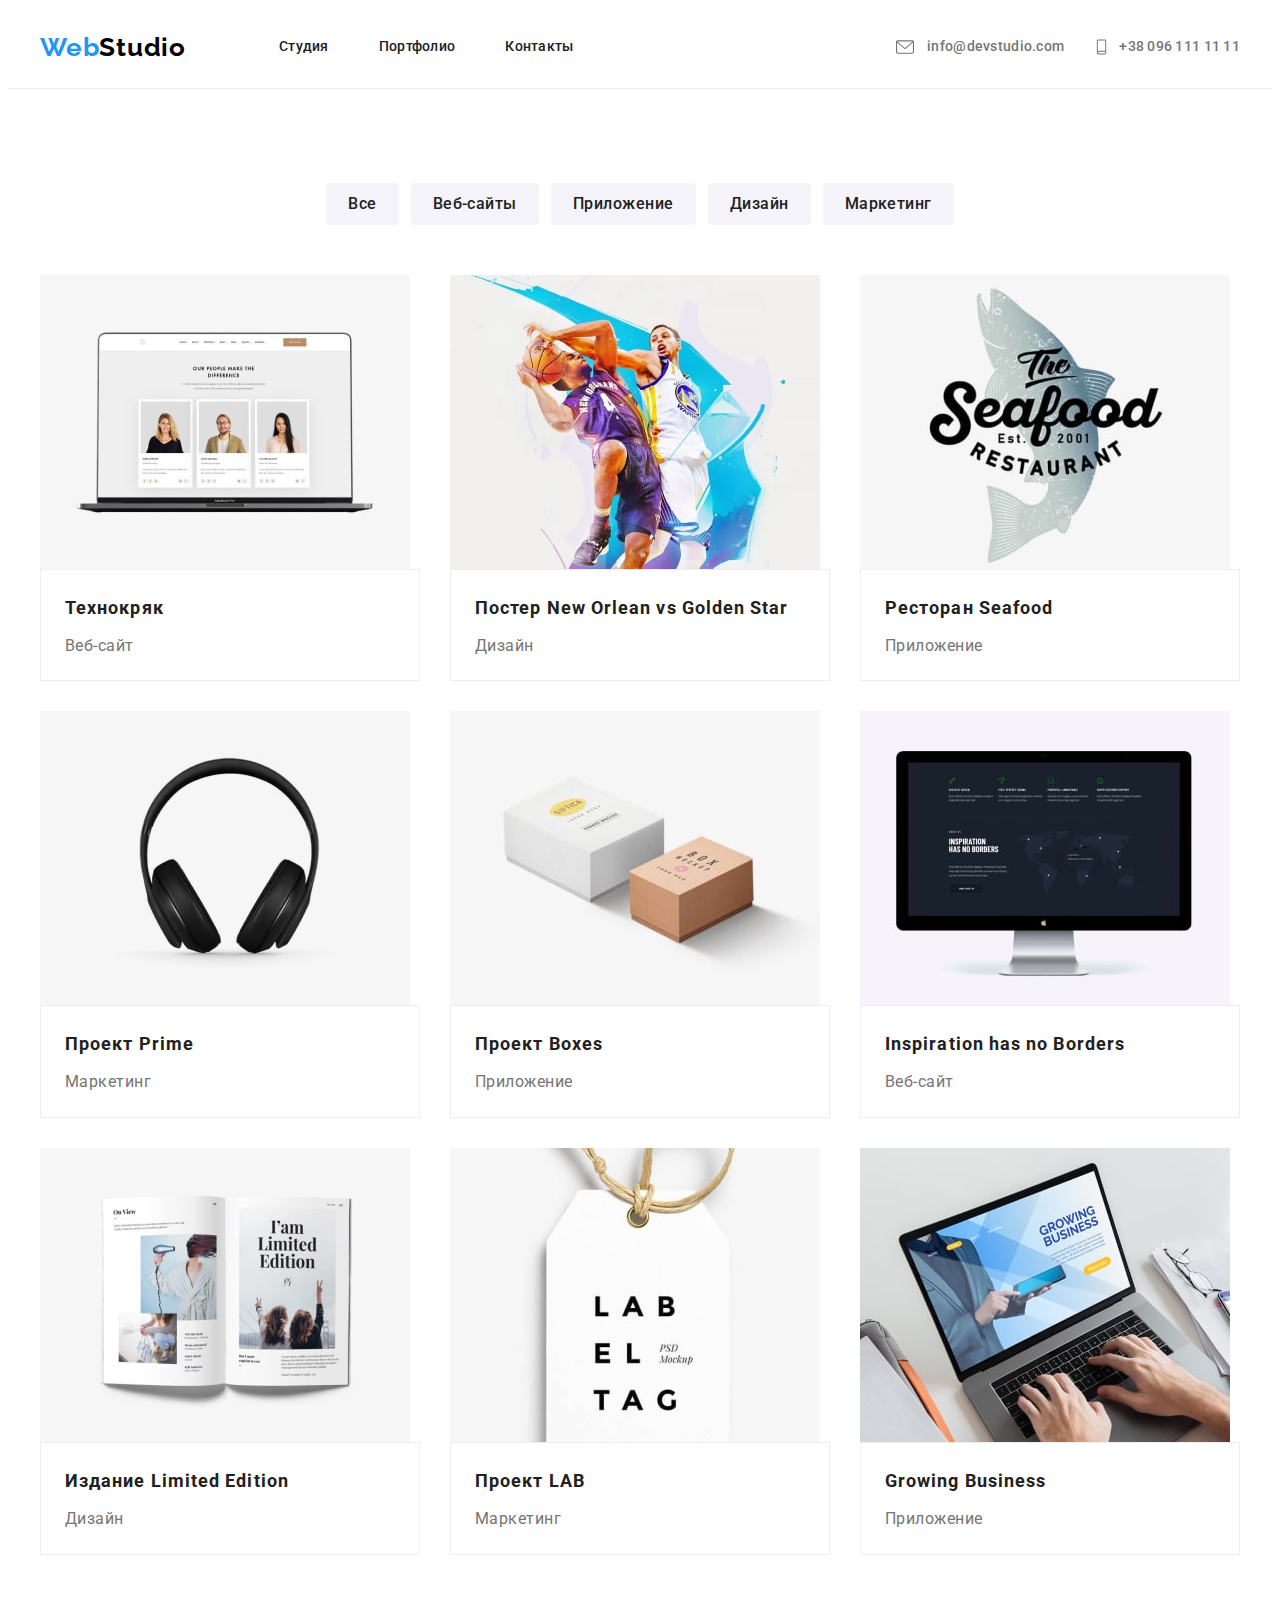
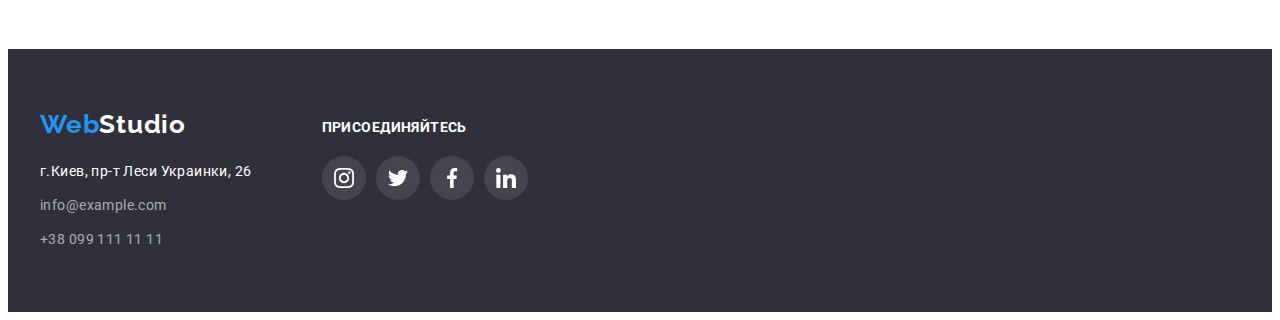
==== portfolio.html @ 80ca1c9b "start" ====
<!DOCTYPE html>
<html lang="ru">
  <head>
    <meta charset="UTF-8" />
    <meta http-equiv="X-UA-Compatible" content="IE=edge" />
    <meta name="viewport" content="width=device-width, initial-scale=1.0" />
    <link rel="preconnect" href="https://fonts.googleapis.com" />
    <link rel="preconnect" href="https://fonts.gstatic.com" crossorigin />
    <link
      href="https://fonts.googleapis.com/css2?family=Raleway:wght@700&family=Roboto:wght@400;500;700;900&display=swap"
      rel="stylesheet"
    />
    <link
      rel="stylesheet"
      href="https://cdnjs.cloudflare.com/ajax/libs/modern-normalize/1.1.0/modern-normalize.min.css"
      integrity="sha512-wpPYUAdjBVSE4KJnH1VR1HeZfpl1ub8YT/NKx4PuQ5NmX2tKuGu6U/JRp5y+Y8XG2tV+wKQpNHVUX03MfMFn9Q=="
      crossorigin="anonymous"
      referrerpolicy="no-referrer"
    />
    <link rel="stylesheet" href="./styles/portfolio.css" />
    <title>Портфолио</title>
  </head>
  <body>
    <!--header-->
    <header class="header">
      <div class="container">
        <a class="header-logo link" href="./index.html"
          >Web<span class="header-logo-head">Studio</span></a
        >
        <!--menu nav-->
        <nav class="header-nav">
          <ul class="header-nav-list list">
            <li>
              <a class="header-nav-list-st link" href="./index.html">Студия</a>
            </li>
            <li>
              <a class="header-nav-list-port link" href="./portfolio.html"
                >Портфолио</a
              >
            </li>
            <li>
              <a class="header-nav-list-cont link" href="#contaсts">Контакты</a>
            </li>
          </ul>
        </nav>
        <ul class="header-contaсt list">
          <li class="header-contaсt-item">
            <a class="header-contaсt-mail link" href="info@devstudio.com"
              ><svg class="header-contaсt-mail-icon" width="24" height="18">
                <use href="./img/icons.svg#icon-envelope"></use></svg
              >info@devstudio.com</a
            >
          </li>
          <li class="header-contaсt-item">
            <a class="header-contaсt-tel link" href="+380961111111">
              <svg class="header-contaсt-tel-icon" width="15" height="24">
                <use href="./img/icons.svg#icon-smartphone"></use></svg
              >+38 096 111 11 11</a
            >
          </li>
        </ul>
      </div>
    </header>
    <main>
      <section class="portfolio-menu">
        <div class="container">
          <ul class="menu-list list">
            <li class="menu-list-title link">
              <button class="menu-list-button" type="button">Все</button>
            </li>
            <li class="menu-list-title">
              <button class="menu-list-button" type="button">Веб-сайты</button>
            </li>
            <li class="menu-list-title">
              <button class="menu-list-button" type="button">Приложение</button>
            </li>
            <li class="menu-list-title">
              <button class="menu-list-button" type="button">Дизайн</button>
            </li>
            <li class="menu-list-title">
              <button class="menu-list-button" type="button">Маркетинг</button>
            </li>
          </ul>
          <ul class="portfolio-list list">
            <li class="portfolio-item">
              <img src="img/portfolio/port1-min.jpg" alt="Технокряк" />
              <div class="portfolio-list-description">
                <h3 class="portfolio-list-header">Технокряк</h3>
                <p class="portfolio-list-paragraph">Веб-сайт</p>
              </div>
            </li>
            <li class="portfolio-item">
              <img
                src="img/portfolio/port2-min.jpg"
                alt="Постер New Orlean vs Golden Star"
              />
              <div class="portfolio-list-description">
                <h3 class="portfolio-list-header">
                  Постер New Orlean vs Golden Star
                </h3>
                <p class="portfolio-list-paragraph">Дизайн</p>
              </div>
            </li>
            <li class="portfolio-item">
              <img src="img/portfolio/port3-min.jpg" alt="Ресторан Seafood" />
              <div class="portfolio-list-description">
                <h3 class="portfolio-list-header">Ресторан Seafood</h3>
                <p class="portfolio-list-paragraph">Приложение</p>
              </div>
            </li>
            <li class="portfolio-item">
              <img src="img/portfolio/port4-min.jpg" alt="Проект Prime" />
              <div class="portfolio-list-description">
                <h3 class="portfolio-list-header">Проект Prime</h3>
                <p class="portfolio-list-paragraph">Маркетинг</p>
              </div>
            </li>
            <li class="portfolio-item">
              <img src="img/portfolio/port5-min.jpg" alt="Проект Boxes" />
              <div class="portfolio-list-description">
                <h3 class="portfolio-list-header">Проект Boxes</h3>
                <p class="portfolio-list-paragraph">Приложение</p>
              </div>
            </li>
            <li class="portfolio-item">
              <img
                src="img/portfolio/port6-min.jpg"
                alt="Inspiration has no Borders"
              />
              <div class="portfolio-list-description">
                <h3 class="portfolio-list-header" lang="en">
                  Inspiration has no Borders
                </h3>
                <p class="portfolio-list-paragraph">Веб-сайт</p>
              </div>
            </li>
            <li class="portfolio-item">
              <img
                src="img/portfolio/port7-min.jpg"
                alt="Издание Limited Edition"
              />
              <div class="portfolio-list-description">
                <h3 class="portfolio-list-header">Издание Limited Edition</h3>

                <p class="portfolio-list-paragraph">Дизайн</p>
              </div>
            </li>
            <li class="portfolio-item">
              <img src="img/portfolio/port8-min.jpg" alt="Проект LAB" />
              <div class="portfolio-list-description">
                <h3 class="portfolio-list-header">Проект LAB</h3>
                <p class="portfolio-list-paragraph">Маркетинг</p>
              </div>
            </li>
            <li class="portfolio-item">
              <img src="img/portfolio/port9-min.jpg" alt="Growing Business" />
              <div class="portfolio-list-description">
                <h3 class="portfolio-list-header" lang="en">
                  Growing Business
                </h3>
                <p class="portfolio-list-paragraph">Приложение</p>
              </div>
            </li>
          </ul>
        </div>
      </section>
    </main>
    <!--footer-->
    <footer class="footer" id="contaсts">
      <div class="container">
        <a class="footer-logo link" href="./index.html"
          >Web<span class="footer-logo-head">Studio</span></a
        >
        <div class="footer-cont-soc">
          <address class="footer-contakts">
            <ul class="footer-contakts-list list">
              <li class="footer-contakts-list-title">
                <a class="footer-contakts-address link" href=""
                  >г.Киев, пр-т Леси Украинки, 26</a
                >
              </li>
              <li class="footer-contakts-list-title">
                <a class="footer-contakts-mail link" href="info@example.com"
                  >info@example.com</a
                >
              </li>
              <li class="footer-contakts-list-title">
                <a class="footer-contakts-tel link" href="+380991111111"
                  >+38 099 111 11 11</a
                >
              </li>
            </ul>
          </address>
          <div class="footer-soc">
            <h3 class="footer-soc-text">присоединяйтесь</h3>
            <ul class="footer-soc-list list">
              <li class="footer-soc-item">
                <a href="https://www.instagram.com" class="footer-soc-link"
                  ><svg class="footer-soc-icon" width="20" height="20">
                    <use href="./img/icons.svg#icon-instagram"></use>
                  </svg>
                </a>
              </li>
              <li class="footer-soc-item">
                <a href="https://twitter.com" class="footer-soc-link"
                  ><svg class="footer-soc-icon" width="20" height="20">
                    <use href="./img/icons.svg#icon-twitter"></use></svg
                ></a>
              </li>
              <li class="footer-soc-item">
                <a href="https://www.facebook.com" class="footer-soc-link"
                  ><svg class="footer-soc-icon" width="20" height="20">
                    <use href="./img/icons.svg#icon-facebook"></use></svg
                ></a>
              </li>
              <li class="footer-soc-item">
                <a href="https://www.linkedin.com/" class="footer-soc-link"
                  ><svg class="footer-soc-icon" width="20" height="20">
                    <use href="./img/icons.svg#icon-linkedin"></use></svg
                ></a>
              </li>
            </ul>
          </div>
        </div>
      </div>
    </footer>
  </body>
</html>
---- styles/portfolio.css ----
body {
  font-family: "Roboto", sans-serif;
  font-style: normal;
  color: #000000;
}
:root {
  --section-color: #2f303a;
}
img {
  display: block;
  width: 370px;
  height: 294px;
}
p,
h1,
h2,
h3,
h4,
h5,
h6 {
  margin: 0;
}
ul,
ol {
  padding-left: 0;
  margin: 0;
}
button {
  cursor: pointer;
}
.container {
  width: 1200px;
  padding-left: 12px;
  padding-right: 12px;
  margin: 0 auto;
  /*outline: 2px solid tomato;*/
}
.link {
  text-decoration: none;
}
.list {
  list-style: none;
}
.header {
  background-color: #ffffff;
  --color-text-header: #212121;
  --color-text-contact: #757575;
  padding-top: 24px;
  padding-bottom: 25px;
  border-bottom: 1px solid #ececec;
}
.header .container {
  display: flex;
  align-items: center;
}
.header-logo {
  font-family: "Raleway";
  font-style: normal;
  font-weight: 700;
  font-size: 26px;
  line-height: 1.19;
  letter-spacing: 0.03em;
  color: #2196f3;
}
.header-logo-head {
  color: #000000;
}
.header-nav {
  margin-left: 93px;
}
.header-nav-list {
  font-weight: 500;
  font-size: 14px;
  line-height: 1.14;
  letter-spacing: 0.02em;
  color: #212121;
  display: flex;
}
.header-nav-list :hover,
.header-nav-list :focus {
  color: #2196f3;
}
.header-nav-list :not(:last-child) {
  margin-right: 50px;
}
.header-nav-list-st {
  color: var(--color-text-header);
}
.header-nav-list-port {
  color: var(--color-text-header);
}
.header-nav-list-cont {
  color: var(--color-text-header);
}

.header-contaсt {
  font-weight: 500;
  font-size: 14px;
  line-height: 1.14;
  letter-spacing: 0.02em;
  color: #757575;
  margin-left: auto;
  display: flex;
  align-items: center;
}
.header-contaсt :hover,
.header-contaсt :focus {
  color: #2196f3;
  fill: #2196f3;
}
.header-contaсt-mail {
  color: var(--color-text-contact);
  margin-right: 30px;
  display: flex;
  align-items: center;
  fill: var(--color-text-contact);
}
.header-contaсt-tel {
  color: var(--color-text-contact);
  display: flex;
  align-items: center;
  fill: var(--color-text-contact);
}
.header-contaсt-mail-icon {
  margin-right: 10px;
}
.header-contaсt-tel-icon {
  margin-right: 10px;
}
.portfolio-menu {
  padding-top: 94px;
  padding-bottom: 94px;
}
.menu-list :hover,
.menu-list :focus {
  background: #2196f3;
  color: #ffffff;
  background: #2196f3;
  box-shadow: 0px 3px 1px rgba(0, 0, 0, 0.1), 0px 1px 2px rgba(0, 0, 0, 0.08),
    0px 2px 2px rgba(0, 0, 0, 0.12);
  border-radius: 4px;
}
.menu-list {
  --text-color: #212121;
  display: flex;
  justify-content: center;
}
.menu-list-title:not(:last-child) {
  margin-right: 12px;
}
.menu-list-button {
  font-family: "Roboto";
  font-style: normal;
  font-weight: 500;
  font-size: 16px;
  line-height: 1.86;
  letter-spacing: 0.03em;
  color: var(--text-color);
  cursor: pointer;
  padding: 6px 22px;
  background: #f5f4fa;
  border: 0px;
  border-radius: 4px;
}
.portfolio-list {
  display: flex;
  flex-wrap: wrap;
  margin-left: -30px;
  margin-bottom: -30px;
  margin-top: 50px;
}
.portfolio-item {
  flex-basis: calc(100% / 3 - 30px);
  margin-left: 30px;
  margin-bottom: 30px;
}
.portfolio-item:hover {
  box-shadow: 0px 1px 1px rgba(0, 0, 0, 0.12), 0px 4px 4px rgba(0, 0, 0, 0.06),
    1px 4px 6px rgba(0, 0, 0, 0.16);
}
.portfolio-list-description {
  background: #ffffff;
  border: 1px solid #eeeeee;
  padding: 20px 24px;
}
.portfolio-list-header {
  font-weight: 700;
  font-size: 18px;
  line-height: 2;
  letter-spacing: 0.06em;
  color: #212121;
  margin-bottom: 5px;
}
.portfolio-list-paragraph {
  font-size: 16px;
  line-height: 1.86;
  letter-spacing: 0.03em;
  color: #757575;
}
.footer {
  background: var(--section-color);
  padding-top: 60px;
  padding-bottom: 60px;
}
.footer-logo {
  font-family: "Raleway";
  font-style: normal;
  font-weight: 700;
  font-size: 26px;
  line-height: 1.19;
  letter-spacing: 0.03em;
  color: #2196f3;
}
.footer-logo-head {
  color: #ffffff;
  margin-top: 60px;
  margin-bottom: 60px;
}
.footer-cont-soc {
  display: flex;
}
.footer-contakts-list :hover,
.footer-contakts-list :focus {
  color: #2196f3;
}
.footer-contakts-list {
  margin-top: 20px;
  display: flex;
  flex-direction: column;
}
.footer-contakts-list-title:not(:last-child) {
  margin-bottom: 10px;
}
.footer-contakts-address {
  font-style: normal;
  font-size: 14px;
  line-height: 1.71;
  letter-spacing: 0.03em;
  color: #ffffff;
}
.footer-contakts-mail {
  font-style: normal;
  font-size: 14px;
  line-height: 1.71;
  letter-spacing: 0.03em;
  color: rgba(255, 255, 255, 0.6);
}
.footer-contakts-tel {
  font-style: normal;
  font-size: 14px;
  line-height: 1.71;
  letter-spacing: 0.03em;
  color: rgba(255, 255, 255, 0.6);
}
.footer-soc {
  margin-top: -20px;
  margin-left: 70px;
}
.footer-soc-text {
  font-weight: 700;
  font-size: 14px;
  line-height: 1.14;
  letter-spacing: 0.03em;
  text-transform: uppercase;
  color: #ffffff;
  margin-bottom: 20px;
}
.footer-soc-list {
  display: flex;
}
.footer-soc-item:not(:last-child) {
  margin-right: 10px;
}
.footer-soc-link {
  width: 44px;
  height: 44px;
  border-radius: 50%;
  background-color: #44454e;
  display: flex;
  justify-content: center;
  align-items: center;
  fill: #ffffff;
}
.footer-soc-link:hover,
.footer-soc-link:focus {
  background-color: #2196f3;
}
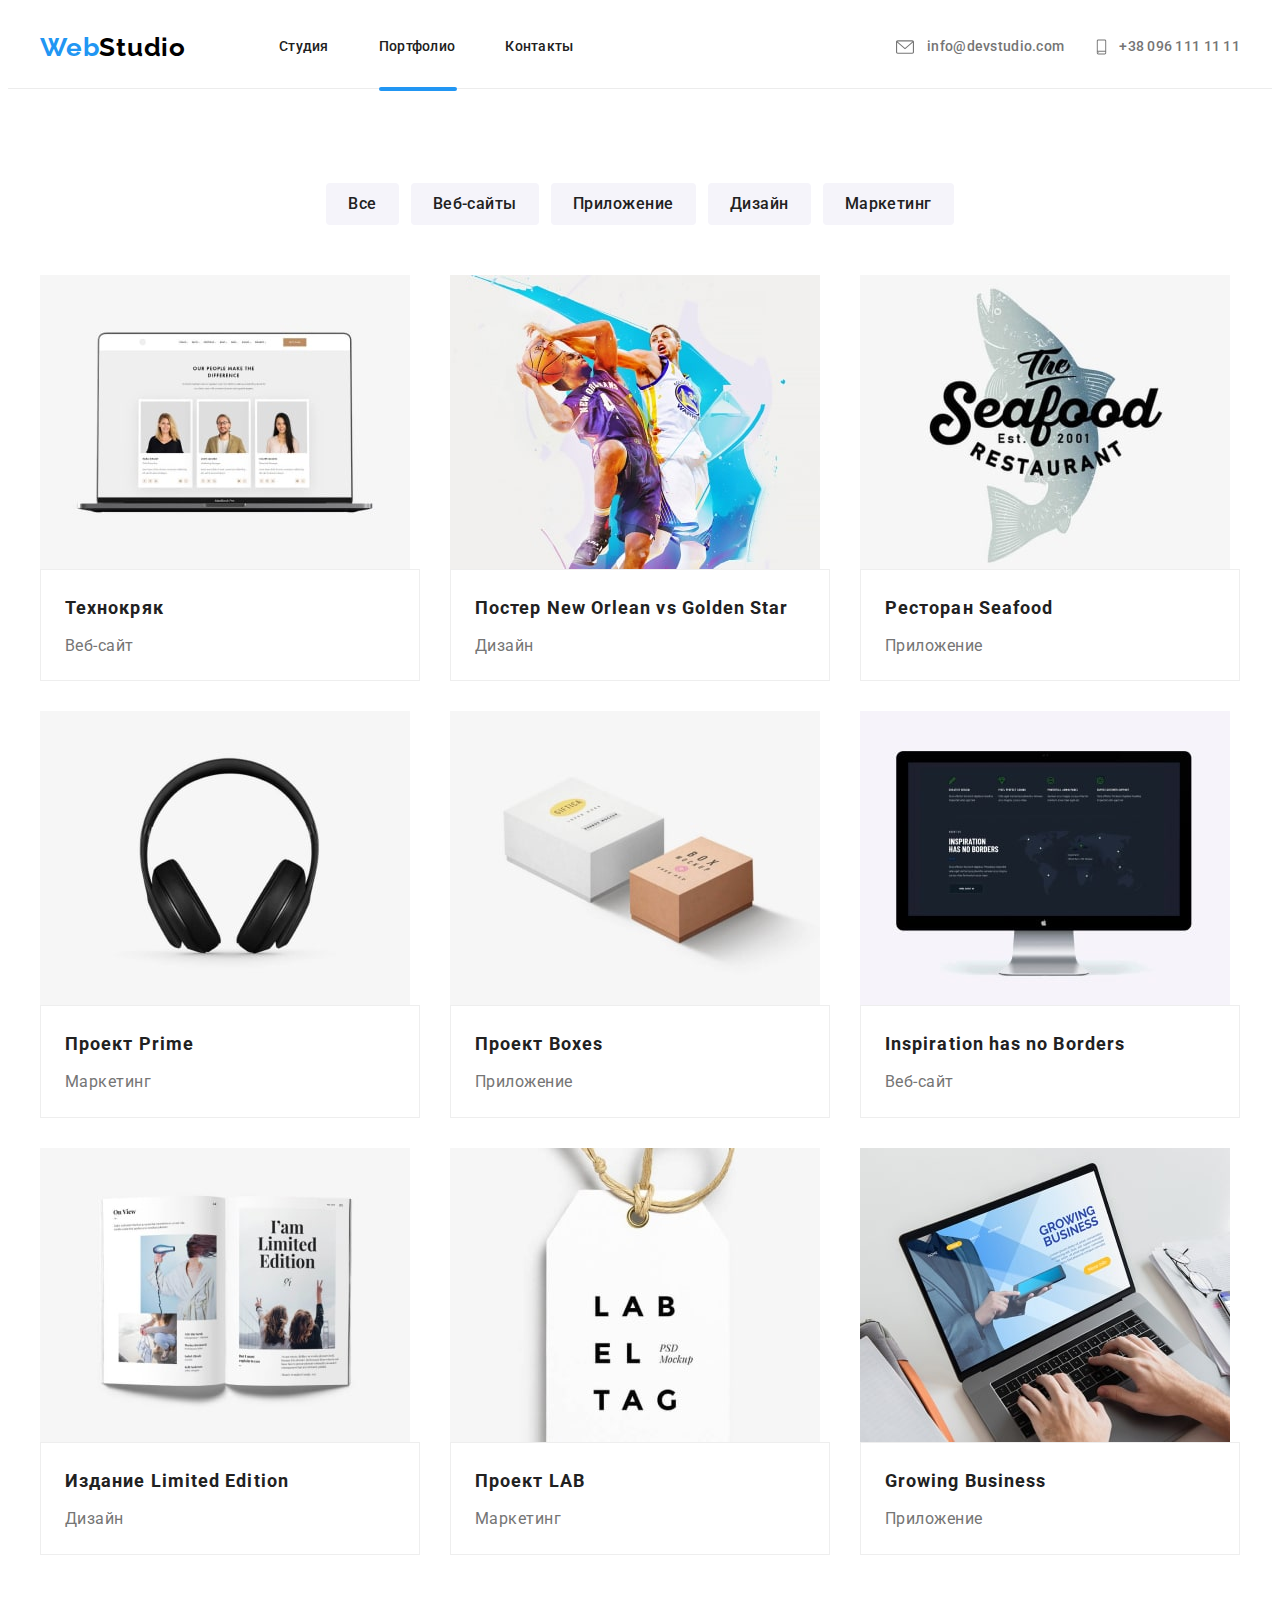
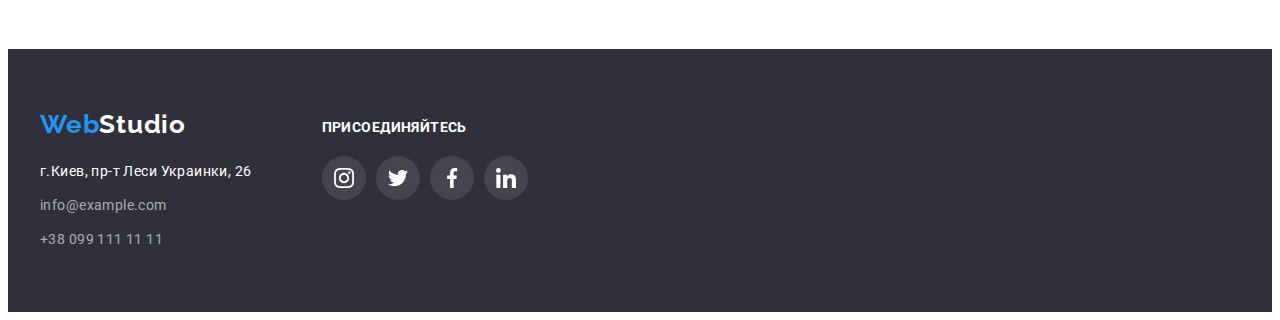
==== commit e00a3cdf: "all" ====
--- a/portfolio.html
+++ b/portfolio.html
@@ -33,7 +33,7 @@
             <li>
               <a class="header-nav-list-st link" href="./index.html">Студия</a>
             </li>
-            <li>
+            <li class="header-nav-item">
               <a class="header-nav-list-port link" href="./portfolio.html"
                 >Портфолио</a
               >
@@ -83,17 +83,31 @@
           </ul>
           <ul class="portfolio-list list">
             <li class="portfolio-item">
-              <img src="img/portfolio/port1-min.jpg" alt="Технокряк" />
+              <div class="portfolio-item-overlay">
+                <img src="img/portfolio/port1-min.jpg" alt="Технокряк" />
+                <p class="portfolio-item-overlay-p">
+                  Ресурс предлагает комплексные предложения с разным уровнем
+                  функционала и сервисов. Все это позволит посетителю получить
+                  исчерпывающие сведения о компании или частном лице.
+                </p>
+              </div>
               <div class="portfolio-list-description">
                 <h3 class="portfolio-list-header">Технокряк</h3>
                 <p class="portfolio-list-paragraph">Веб-сайт</p>
               </div>
             </li>
             <li class="portfolio-item">
-              <img
-                src="img/portfolio/port2-min.jpg"
-                alt="Постер New Orlean vs Golden Star"
-              />
+              <div class="portfolio-item-overlay">
+                <img
+                  src="img/portfolio/port2-min.jpg"
+                  alt="Постер New Orlean vs Golden Star"
+                />
+                <p class="portfolio-item-overlay-p">
+                  Ресурс предлагает комплексные предложения с разным уровнем
+                  функционала и сервисов. Все это позволит посетителю получить
+                  исчерпывающие сведения о компании или частном лице.
+                </p>
+              </div>
               <div class="portfolio-list-description">
                 <h3 class="portfolio-list-header">
                   Постер New Orlean vs Golden Star
@@ -102,31 +116,61 @@
               </div>
             </li>
             <li class="portfolio-item">
-              <img src="img/portfolio/port3-min.jpg" alt="Ресторан Seafood" />
+              <div class="portfolio-item-overlay">
+                <img src="img/portfolio/port3-min.jpg" alt="Ресторан Seafood" />
+                <p class="portfolio-item-overlay-p">
+                  Ресурс предлагает комплексные предложения с разным уровнем
+                  функционала и сервисов. Все это позволит посетителю получить
+                  исчерпывающие сведения о компании или частном лице.
+                </p>
+              </div>
               <div class="portfolio-list-description">
                 <h3 class="portfolio-list-header">Ресторан Seafood</h3>
                 <p class="portfolio-list-paragraph">Приложение</p>
               </div>
             </li>
             <li class="portfolio-item">
-              <img src="img/portfolio/port4-min.jpg" alt="Проект Prime" />
+              <div class="portfolio-item-overlay">
+                <img src="img/portfolio/port4-min.jpg" alt="Проект Prime" />
+                <p class="portfolio-item-overlay-p">
+                  Ресурс предлагает комплексные предложения с разным уровнем
+                  функционала и сервисов. Все это позволит посетителю получить
+                  исчерпывающие сведения о компании или частном лице.
+                </p>
+              </div>
               <div class="portfolio-list-description">
                 <h3 class="portfolio-list-header">Проект Prime</h3>
                 <p class="portfolio-list-paragraph">Маркетинг</p>
               </div>
             </li>
             <li class="portfolio-item">
-              <img src="img/portfolio/port5-min.jpg" alt="Проект Boxes" />
+              <div class="portfolio-item-overlay">
+                <img src="img/portfolio/port5-min.jpg" alt="Проект Boxes" />
+                <p class="portfolio-item-overlay-p">
+                  Ресурс предлагает комплексные предложения с разным уровнем
+                  функционала и сервисов. Все это позволит посетителю получить
+                  исчерпывающие сведения о компании или частном лице.
+                </p>
+              </div>
+
               <div class="portfolio-list-description">
                 <h3 class="portfolio-list-header">Проект Boxes</h3>
                 <p class="portfolio-list-paragraph">Приложение</p>
               </div>
             </li>
             <li class="portfolio-item">
-              <img
-                src="img/portfolio/port6-min.jpg"
-                alt="Inspiration has no Borders"
-              />
+              <div class="portfolio-item-overlay">
+                <img
+                  src="img/portfolio/port6-min.jpg"
+                  alt="Inspiration has no Borders"
+                />
+                <p class="portfolio-item-overlay-p">
+                  Ресурс предлагает комплексные предложения с разным уровнем
+                  функционала и сервисов. Все это позволит посетителю получить
+                  исчерпывающие сведения о компании или частном лице.
+                </p>
+              </div>
+
               <div class="portfolio-list-description">
                 <h3 class="portfolio-list-header" lang="en">
                   Inspiration has no Borders
@@ -135,10 +179,18 @@
               </div>
             </li>
             <li class="portfolio-item">
-              <img
-                src="img/portfolio/port7-min.jpg"
-                alt="Издание Limited Edition"
-              />
+              <div class="portfolio-item-overlay">
+                <img
+                  src="img/portfolio/port7-min.jpg"
+                  alt="Издание Limited Edition"
+                />
+                <p class="portfolio-item-overlay-p">
+                  Ресурс предлагает комплексные предложения с разным уровнем
+                  функционала и сервисов. Все это позволит посетителю получить
+                  исчерпывающие сведения о компании или частном лице.
+                </p>
+              </div>
+
               <div class="portfolio-list-description">
                 <h3 class="portfolio-list-header">Издание Limited Edition</h3>
 
@@ -146,14 +198,30 @@
               </div>
             </li>
             <li class="portfolio-item">
-              <img src="img/portfolio/port8-min.jpg" alt="Проект LAB" />
+              <div class="portfolio-item-overlay">
+                <img src="img/portfolio/port8-min.jpg" alt="Проект LAB" />
+                <p class="portfolio-item-overlay-p">
+                  Ресурс предлагает комплексные предложения с разным уровнем
+                  функционала и сервисов. Все это позволит посетителю получить
+                  исчерпывающие сведения о компании или частном лице.
+                </p>
+              </div>
+
               <div class="portfolio-list-description">
                 <h3 class="portfolio-list-header">Проект LAB</h3>
                 <p class="portfolio-list-paragraph">Маркетинг</p>
               </div>
             </li>
             <li class="portfolio-item">
-              <img src="img/portfolio/port9-min.jpg" alt="Growing Business" />
+              <div class="portfolio-item-overlay">
+                <img src="img/portfolio/port9-min.jpg" alt="Growing Business" />
+                <p class="portfolio-item-overlay-p">
+                  Ресурс предлагает комплексные предложения с разным уровнем
+                  функционала и сервисов. Все это позволит посетителю получить
+                  исчерпывающие сведения о компании или частном лице.
+                </p>
+              </div>
+
               <div class="portfolio-list-description">
                 <h3 class="portfolio-list-header" lang="en">
                   Growing Business
--- a/styles/portfolio.css
+++ b/styles/portfolio.css
@@ -42,6 +42,7 @@
   list-style: none;
 }
 .header {
+  position: relative;
   background-color: #ffffff;
   --color-text-header: #212121;
   --color-text-contact: #757575;
@@ -75,6 +76,9 @@
   letter-spacing: 0.02em;
   color: #212121;
   display: flex;
+  transition-property: color;
+  transition-duration: 250ms;
+  transition-timing-function: cubic-bezier(0.4, 0, 0.2, 1);
 }
 .header-nav-list :hover,
 .header-nav-list :focus {
@@ -82,6 +86,18 @@
 }
 .header-nav-list :not(:last-child) {
   margin-right: 50px;
+}
+.header-nav-item {
+  display: flex;
+}
+.header-nav-item::after {
+  content: "";
+  position: absolute;
+  top: 99%;
+  width: 78px;
+  height: 4px;
+  background: #2196f3;
+  border-radius: 2px;
 }
 .header-nav-list-st {
   color: var(--color-text-header);
@@ -102,6 +118,9 @@
   margin-left: auto;
   display: flex;
   align-items: center;
+  transition-property: color, fill;
+  transition-duration: 250ms;
+  transition-timing-function: cubic-bezier(0.4, 0, 0.2, 1);
 }
 .header-contaсt :hover,
 .header-contaсt :focus {
@@ -133,9 +152,8 @@
 }
 .menu-list :hover,
 .menu-list :focus {
-  background: #2196f3;
+  background-color: #2196f3;
   color: #ffffff;
-  background: #2196f3;
   box-shadow: 0px 3px 1px rgba(0, 0, 0, 0.1), 0px 1px 2px rgba(0, 0, 0, 0.08),
     0px 2px 2px rgba(0, 0, 0, 0.12);
   border-radius: 4px;
@@ -144,6 +162,9 @@
   --text-color: #212121;
   display: flex;
   justify-content: center;
+  transition-property: box-shadow, border-radius, background-color, color;
+  transition-duration: 250ms;
+  transition-timing-function: cubic-bezier(0.4, 0, 0.2, 1);
 }
 .menu-list-title:not(:last-child) {
   margin-right: 12px;
@@ -173,6 +194,32 @@
   flex-basis: calc(100% / 3 - 30px);
   margin-left: 30px;
   margin-bottom: 30px;
+  transition-property: box-shadow;
+  transition-duration: 250ms;
+  transition-timing-function: cubic-bezier(0.4, 0, 0.2, 1);
+}
+.portfolio-item-overlay {
+  position: relative;
+  overflow: hidden;
+}
+.portfolio-item-overlay-p {
+  position: absolute;
+  top: 0%;
+  background-color: rgba(33, 150, 243, 0.9);
+  font-weight: 400;
+  font-size: 18px;
+  line-height: 1.56;
+  letter-spacing: 0.03em;
+  color: #3b0b0b;
+  padding: 63px 24px;
+  overflow: auto;
+  transform: translatey(100%);
+  transition-property: transform;
+  transition-duration: 250ms;
+  transition-timing-function: cubic-bezier (0.4, 0, 0.2, 1);
+}
+.portfolio-item:hover .portfolio-item-overlay-p {
+  transform: translatey(0%);
 }
 .portfolio-item:hover {
   box-shadow: 0px 1px 1px rgba(0, 0, 0, 0.12), 0px 4px 4px rgba(0, 0, 0, 0.06),
@@ -227,6 +274,9 @@
   margin-top: 20px;
   display: flex;
   flex-direction: column;
+  transition-property: color;
+  transition-duration: 250ms;
+  transition-timing-function: cubic-bezier(0.4, 0, 0.2, 1);
 }
 .footer-contakts-list-title:not(:last-child) {
   margin-bottom: 10px;
@@ -280,6 +330,9 @@
   justify-content: center;
   align-items: center;
   fill: #ffffff;
+  transition-property: background-color;
+  transition-duration: 250ms;
+  transition-timing-function: cubic-bezier(0.4, 0, 0.2, 1);
 }
 .footer-soc-link:hover,
 .footer-soc-link:focus {
